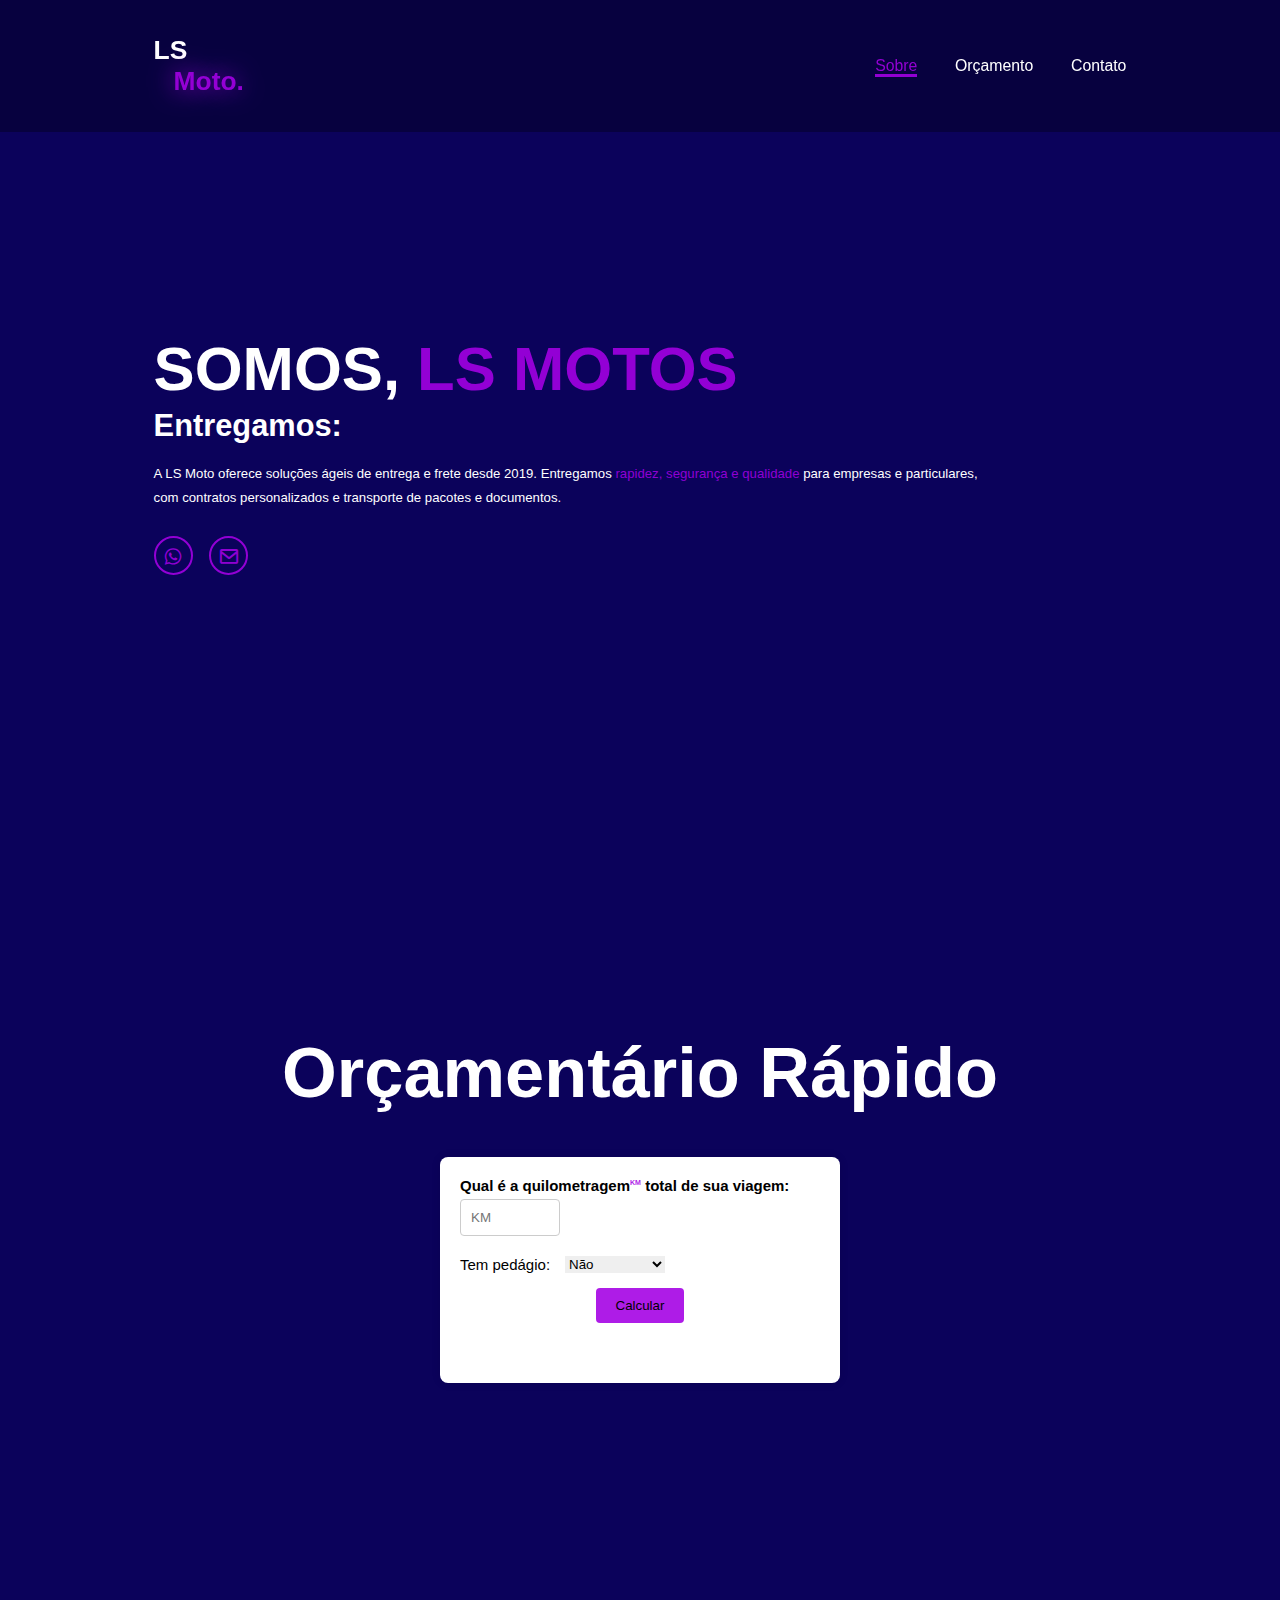
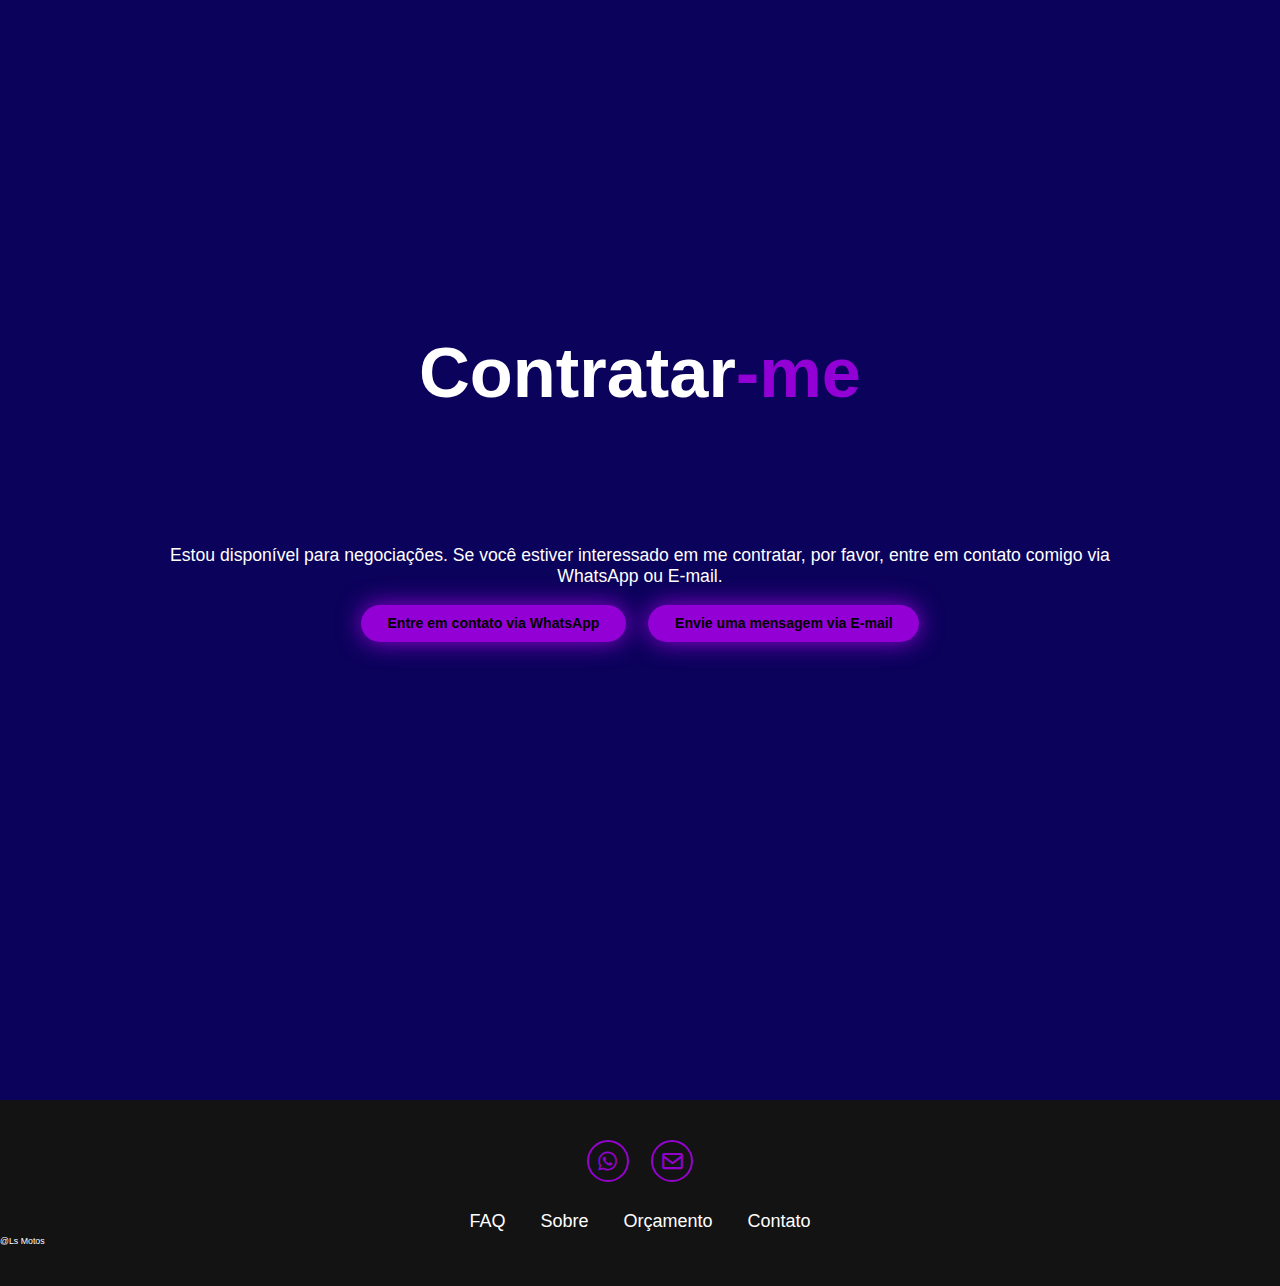
==== index.html @ 960e2dab "att lsmotos" ====
<!DOCTYPE html>
<html lang="pt-br">
    <head>
        <meta charset="UTF-8" />
        <meta name="viewport" content="width=device-width, initial-scale=1.0" />
        <title>LS MOTOS</title>
        <link rel="stylesheet" href="/css/style.css" />
        <link
            href="https://unpkg.com/boxicons@2.1.4/css/boxicons.min.css"
            rel="stylesheet"
        />
        <meta name="msapplication-TileColor" content="#ffffff">
        <meta name="theme-color" content="#ffffff">
        <link rel="icon" type="image/png" sizes="16x16"  href="/img/favicon-16x16.png">
    </head>
    <body>
        <header class="header">
            <a href="#home" class="logo">
                 LS <br />
                <span id="espaco">Moto.</span>
            </a>

            <i class="bx bx-menu" id="menu-icon"></i>

            <nav class="navbar">
                <a href="#home" class="active">Sobre</a>
                <a href="#services">Orçamento</a>
                <a href="#contact">Contato</a>
            </nav>
        </header>

        <section class="home" id="home">
            <div class="home-content">
                <h1>SOMOS,<span> LS MOTOS</span></h1>

                <h3 class="text-animation">
                    Entregamos: <span style="margin-left: 5px"> </span>
                </h3>

                <p>A LS Moto oferece soluções ágeis de entrega e frete desde 2019. Entregamos <span> rapidez, segurança e qualidade</span> para empresas e particulares, com contratos personalizados e transporte de pacotes e documentos.</p>
            
                <div class="social-icons">
                    <a href="https://wa.me/11p48762100" target="_blank"
                        ><i class="bx bxl-whatsapp"></i
                    ></a>
                    <a href="mailto:leonardodonatodelemos@gmail.com"
                        ><i class="bx bx-envelope"></i
                    ></a>
                </div>
            </div>
            <div class="home-img">
                <img src="./img/Documento A4 Círculos Minimalista Branco-2.png" alt="" />
            </div>
        </section>

        <section class="services" id="services">
            <h2 class="heading">Orçamentário Rápido</h2>
            <div class="form-container">
                <form id="orcamentoForm" action="#" method="post">
                    <div class="form-group">
                        <label for="km">Qual é a quilometragem<sup>KM</sup> total de sua viagem:</label>
                        <input type="number" id="km" name="km" placeholder="KM" required />
                    </div>

                    <div class="form-group-pedagio">
                        <label for="pedagio">Tem pedágio:</label>
                        <select id="pedagio" name="pedagio">
                            <option value="nao">Não</option>
                            <option value="sim">Sim</option>
                        </select>
                    </div>

                    <div class="form-group calcular">
                        <button type="button" id="calcular" onclick="calcularOrcamento()" >Calcular</button>
                        </button>
                    </div>

                    <div class="form-group result">
                        <p id="resultadoOrcamento"></p>
                        <button type="button" id="enviarOrcamento" style="display: none;">
                            Enviar Orçamento
                        </button>
                    </div>
                </form>
            </div>
        </section>

        <section class="contact" id="contact">
            <h2 class="heading">Contratar<span>-me</span></h2>
            <div class="contact-info">
                <p>
                    Estou disponível para negociações. Se você estiver
                    interessado em me contratar, por favor, entre em contato
                    comigo via WhatsApp ou E-mail.
                </p>
                <a
                    href="https://wa.me/11948762100"
                    target="_blank"
                    id="secondBottom"
                    class="btn"
                    >Entre em contato via WhatsApp</a
                >
                <a href="/page/form.html" class="btn" target="_blank"
                    >Envie uma mensagem via E-mail</a
                >
            </div>
        </section>

        <footer class="footer">
            <div class="social">
                <a href="https://wa.me/11948762100" target="_blank"
                ><i class="bx bxl-whatsapp"></i
            ></a>
            <a href="mailto:leonardodonatodelemos@gmail.com"
                ><i class="bx bx-envelope"></i
            ></a>
            </div>

            <ul class="list">
                <li>
                    <a href="#">FAQ</a>
                </li>
                <li>
                    <a href="#home">Sobre</a>
                </li>
                <li>
                    <a href="#service">Orçamento</a>
                </li>
                <li>
                    <a href="#contact">Contato</a>
                </li>
            </ul>
            <p class="copyrith">@Ls Motos</p>
        </footer>
        <script src="./js/script.js"></script>
    </body>
</html>
---- css/style.css ----
* {
    margin: 0;
    padding: 0;
    box-sizing: border-box;
    text-decoration: none;
    border: none;
    outline: none;
    scroll-behavior: smooth;
    font-family: "Poppins", sans-serif;
}
:root {
    --bg-color: #0b025b;
    --second-bg-color: #131313;
    --text-color: #ffffff;
    --main-color: #a400e4e3;
}
html {
    font-size: 60%;
    overflow-x: hidden;
}
body {
    background: var(--bg-color);
    color: var(--text-color);
}

.form-container {
    background-color: white; /* Fundo branco para contraste */
    padding: 20px;
    border-radius: 8px; /* Bordas arredondadas para um visual mais suave */
    margin: 20px auto; /* Centraliza o contêiner horizontalmente e adiciona margem superior/inferior */
    max-width: 400px; /* Limita a largura máxima do contêiner */
    box-shadow: 0 0 10px rgba(0, 0, 0, 0.1); /* Sombra suave para dar profundidade */
}

.form-group {
    margin-bottom: 20px;
}
.form-group-pedagio {
    display: flex;
    font-size: 15px;
    color: black;
    flex-direction: row;
    align-items: center;
}
#enviarOrcamento,
#calcular {
    color: black;
}
.form-group-pedagio label {
    margin-right: 15px;
}
.form-group.calcular {
    margin-top: 15px;
}
.form-group.calcular,
.form-group.result {
    display: flex;
    justify-content: center;
    align-items: center;
    gap: 20px; /* Espaço entre os botões */
}
.form-group label {
    display: block;
    margin-bottom: 5px;
    font-weight: 600;
    font-size: 15px;
    color: black;
}

.form-group input[type="number"],
.form-group select {
    width: 100%;
    padding: 10px;
    border: 1px solid #ccc;
    border-radius: 4px;
}

.form-group button {
    padding: 10px 20px;
    background-color: var(--main-color);
    color: white;
    border: none;
    border-radius: 4px;
    cursor: pointer;
}

.result {
    margin-top: 20px;
    font-size: 1.2em;
    font-weight: bold;
    color: var(--second-bg-color); /* Ou qualquer outra cor que desejar */
}
#km,
#pedagio {
    width: 100px;
}
#espaco {
    margin-left: 20px;
}
label[for="km"] sup {
    color: var(--main-color);
    font-size: 0.8rem; /* Reduz o tamanho da fonte para 80% do tamanho padrão */
    vertical-align: super; /* Garante que o texto esteja alinhado como sobrescrito */
}
.header {
    position: fixed;
    top: 0;
    left: 0;
    width: 100%;
    padding: 4rem 12% 4rem;
    background: rgba(0, 0, 0, 0.3);
    backdrop-filter: blur(10px);
    display: flex;
    justify-content: space-between;
    align-items: center;
    z-index: 5;
}

.logo {
    font-size: 3rem;
    color: var(--text-color);
    font-weight: 800;
    cursor: pointer;
    transition: 0.3s ease;
}

.logo:hover {
    transform: scale(1.1);
}

.logo span {
    text-shadow: 0 0 25px var(--main-color);
}

.navbar a {
    font-size: 1.8rem;
    color: var(--text-color);
    margin-left: 4rem;
    font-weight: 500;
    transition: 0.3s ease;
    border-bottom: 3px solid transparent;
}

.navbar a:hover,
.navbar a.active {
    color: var(--main-color);
    border-bottom: 3px solid var(--main-color);
}

#menu-icon {
    font-size: 3.6rem;
    color: var(--main-color);
    display: none;
}

section {
    min-height: 100vh;
    padding: 10rem 12% 10rem;
}

.home {
    display: flex;
    align-items: center;
    justify-content: center;
    gap: 15rem;
}

.home-content {
    display: flex;
    flex-direction: column;
    align-items: baseline;
    text-align: left;
    justify-content: center;
    margin-top: 3rem;
}
span {
    color: var(--main-color);
}

.logo span {
    color: var(--main-color);
}
.home-content h3 {
    margin-bottom: 2rem;
    margin-top: 1rem;
    font-size: 3.5rem;
}
.home-content h1 {
    font-size: 7rem;
    font-weight: 700;
    margin-top: 1.5rem;
    line-height: 1;
}
.home-img {
    border-radius: 50%;
    position: relative;
    animation: flutuar 2s ease-in-out infinite alternate;
}
.home-img img {
    position: relative;
    top: 3rem;
    width: 32vw;
    border-radius: 50%;
    box-shadow: 0 0 25px var(--main-color);
    cursor: pointer;
    transition: 0.4s ease-in-out;
}

.home-img img:hover {
    box-shadow: 0 0 25px var(--main-color), 0 0 50px var(--main-color),
        0 0 100px var(--main-color);
}
@keyframes flutuar {
    0% {
        top: 0;
    }
    100% {
        top: 30px;
    }
}
.home-content p {
    font-size: 1.5rem;
    font-weight: 500;
    line-height: 1.8;
    max-width: 1000px;
}
.social-icons a {
    display: inline-flex;
    justify-content: center;
    align-items: center;
    width: 4.5rem;
    height: 4.5rem;
    background: transparent;
    border: 2px solid var(--main-color);
    font-size: 2.5rem;
    border-radius: 50%;
    color: var(--main-color);
    margin: 3rem 1.5rem 3rem 0;
    transition: 0.3s ease-in-out;
}
.social-icons a:hover {
    color: var(--text-color);
    transform: scale(1.3) translateY(-5px);
    box-shadow: 0 0 25px var(--main-color);
    background-color: var(--main-color);
}

.btn {
    display: inline-block;
    padding: 1rem 2.8rem;
    background: var(--main-color);
    box-shadow: 0 0 25px var(--main-color);
    border-radius: 4rem;
    font-size: 1.6rem;
    color: black;
    border: 2px solid transparent;
    letter-spacing: o.1rem;
    font-weight: 600;
    transition: 0.3s ease-in-out;
    cursor: pointer;
}

.btn:hover {
    transform: scale(1.05);
    box-shadow: 0 0 50px var(--main-color);
}
.btn-group {
    display: flex;
    align-items: center;
    gap: 1.5rem;
}
.btn-group a:nth-last-of-type(1) {
    background-color: black;
    color: var(--main-color);
    border: 2px solid var(--main-color);
    box-shadow: 0 0 25px transparent;
}
.btn-group a:nth-last-of-type(1):hover {
    box-shadow: 0 0 25px var(--main-color);
    background-color: var(--main-color);
    color: black;
}
.text-animation span {
    position: absolute;
    font-size: 34px;
    font-weight: 600;
    min-width: 280px;
}
.text-animation span::before {
    content: "Serviços de contratos";
    color: var(--main-color);
    animation: words 20s infinite;
}
.text-animation span::after {
    content: "";
    background-color: var(--bg-color);
    position: absolute;
    width: calc(100% + 8px);
    height: 100%;
    border-left: 3px solid var(--bg-color);
    right: -8px;
    animation: cursor 0.6s infinite, typing 20s steps(14) infinite;
}
@keyframes cursor {
    to {
        border-left: 2px solid var(--main-color);
    }
}
@keyframes words {
    0%,
    20% {
        content: "Serviços Pacotes (P)";
    }
    21%,
    40% {
        content: "Serviços Lotéricas";
    }
    41%,
    60% {
        content: "Serviços Bancários";
    }
    61%,
    80% {
        content: "Coletas Biológicas";
    }
    81%,
    100% {
        content: "Serviços Cartório";
    }
}
@keyframes typing {
    10%,
    15%,
    30%,
    35%,
    50%,
    55%,
    70%,
    75%,
    90%,
    95% {
        width: 0;
    }
    5%,
    20%,
    25%,
    40%,
    45%,
    60%,
    65%,
    80%,
    85% {
        width: calc(100% + 8px);
    }
}

.heading {
    font-size: 8rem;
    text-align: center;
    margin: 5rem 0;
}

.timeline-items {
    max-width: 1200px;
    margin: auto;
    display: flex;
    flex-wrap: wrap;
    position: relative;
}

.timeline-items::before {
    content: "";
    position: absolute;
    width: 5px;
    height: 100%;
    background-color: var(--main-color);
    left: calc(50% - 1px);
}
.timeline-item {
    margin-bottom: 40px;
    width: 100%;
    position: relative;
}
.timeline-item:last-child {
    margin-bottom: 0;
}
.timeline-item:nth-child(odd) {
    padding-right: calc(50% + 30px);
    text-align: right;
}
.timeline-item:nth-child(even) {
    padding-left: calc(50% + 30px);
}

.timeline-dot {
    height: 21px;
    width: 21px;
    background-color: var(--main-color);
    box-shadow: 0 0 25px var(--main-color), 0 0 50px var(--main-color);
    position: absolute;
    left: calc(50% - 8px);
    border-radius: 50%;
    top: 10px;
}
.timeline-date {
    font-size: 20px;
    font-weight: 800;
    color: white;
    margin: 6px 0 15px;
}
.timeline-content {
    background-color: var(--bg-color);
    border: 3px solid var(--main-color);
    padding: 30px 50px;
    border-radius: 4rem;
    box-shadow: 0 0 10px var(--main-color);
    cursor: pointer;
    transition: 0.3s ease-in-out;
}

.timeline-content:hover {
    transform: scale(1.05);
    box-shadow: 0 0 25px var(--main-color);
}

.timeline-content h3 {
    font-size: 20px;
    color: white;
    margin: 0 0 10px;
    font-weight: 500;
}
.timeline-content p {
    color: white;
    font-size: 16px;
    font-weight: 300;
    line-height: 22px;
}

::-webkit-scrollbar {
    width: 15px;
}
::-webkit-scrollbar-thumb {
    background-color: var(--main-color);
}
::-webkit-scrollbar-track {
    background-color: var(--bg-color);
    width: 50px;
}
.services {
    background: var(--bg-color);
    color: var(--text-color);
}
.services h2 {
    margin-bottom: 5rem;
    color: var(--text-color);
}
.services-container {
    display: grid;
    grid-template-columns: repeat(2, 1fr);
    grid-auto-rows: min-content;
    align-items: center;
    gap: 2.5rem;
}
.service-box {
    background-color: var(--main-color);
    height: 300px;
    border-radius: 3rem;
    border: 5px solid transparent;
    cursor: pointer;
    transition: 0.4s ease-in-out;
}
.service-box:hover {
    background: white;
    color: black;
    border: 5px solid var(--main-color);
    transform: scale(1.03);
}
.service-box.service-info {
    display: flex;
    flex-direction: column;
    text-align: left;
    max-width: 200px;
    justify-content: left;
    align-items: baseline;
    padding: 5rem;
    overflow: auto;
}

.service-info h4 {
    font-size: 3rem;
    font-weight: 800;
    line-height: 2;
}

.service-info p {
    font-size: 1.4rem;
    font-weight: 600;
    max-height: 100px;
    line-height: 1.7;
    margin: auto;
}
#link {
    color: inherit; /* Mantém a cor do texto igual ao do restante do documento */
    text-decoration: none; /* Remove o sublinhado */
    cursor: pointer;
}
.contact-info {
    text-align: center;
    padding: 10rem 0;
}

.contact-info p {
    font-size: 2rem;
    color: var(--text-color);
    margin-bottom: 2rem;
}

.contact-info.btn {
    display: inline-block;
    padding: 1rem 2.8rem;
    background: var(--main-color);
    box-shadow: 0 0 25px var(--main-color);
    border-radius: 4rem;
    font-size: 1.6rem;
    color: black;
    border: 2px solid transparent;
    letter-spacing: 0.1rem;
    font-weight: 600;
    transition: 0.3s ease-in-out;
    cursor: pointer;
}
#secondBottom {
    margin-right: 20px;
}

.contact-info.btn:hover {
    transform: scale(1.05);
    box-shadow: 0 0 50px var(--main-color);
}
.footer {
    position: relative;
    bottom: 0;
    width: 100%;
    padding: 40px 0;
    background-color: var(--second-bg-color);
}
.footer .social {
    text-align: center;
    padding-bottom: 25px;
    color: var(--main-color);
}
.footer .social a {
    font-size: 25px;
    color: var(--main-color);
    border: 2px solid var(--main-color);
    width: 42px;
    height: 42px;
    line-height: 42px;
    display: inline-block;
    text-align: center;
    border-radius: 50%;
    margin: 0 10px;
    transition: 0.3s ease-in-out;
}
.footer .social a:hover {
    transform: scale(1.2) translateY(-10px);
    background-color: var(--main-color);
    color: black;
    box-shadow: 0 0 25px var(--main-color);
}
.footer ul {
    margin-top: 0;
    padding: 0;
    font-size: 18px;
    line-height: 1.6;
    margin-bottom: 0;
    text-align: center;
}
.footer ul li a {
    color: white;
    border-bottom: 3px solid transparent;
    transition: 0.3s ease-in-out;
}
.footer ul li a:hover {
    border-bottom: 3px solid var(--main-color);
}
.footer ul li {
    display: inline-block;
    padding: 0 15px;
}
.footer .copyright {
    margin-top: 50px;
    text-align: center;
    font-size: 16px;
    color: white;
}
@media (max-width: 1285px) {
    html {
        font-size: 55%;
    }
    .services-container {
        padding-bottom: 7rem;
        grid-template-columns: repeat(2, 1fr);
        margin: 0;
    }
}
@media (max-width: 991px) {
    header {
        padding: 2rem 3%;
    }
    section {
        padding: 10rem 3% 2rem;
    }
    .timeline-items::before {
        left: 7px;
    }
    .timeline-item:nth-child(odd) {
        padding-right: 0;
        text-align: left;
    }
    .timeline-item:nth-child(odd),
    .timeline-item:nth-child(even) {
        padding-left: 37px;
    }
    .timeline-dot {
        left: 0;
    }
    .services {
        padding-bottom: 7rem;
    }
    .contact form {
        flex-direction: column;
    }
    .footer {
        padding: 2rem 3%;
    }
}
@media (max-width: 895px) {
    #menu-icon {
        display: block;
    }
    .navbar {
        position: absolute;
        top: 100%;
        right: 0;
        width: 50%;
        padding: 1rem 3%;
        background: rgba(0, 0, 0, 0.8);
        backdrop-filter: blur(20px);
        border-bottom-left-radius: 2rem;
        border-left: 2px solid var(--main-color);
        border-bottom: 2px solid var(--main-color);
        display: none;
    }
    .navbar.active {
        display: block;
    }
    .navbar a {
        display: block;
        font-size: 2rem;
        margin: 3rem 0;
        color: white;
    }
    .home {
        flex-direction: column-reverse;
        margin: 5rem 4rem;
    }
    .home-content h3 {
        font-size: 2.6rem;
    }
    .home-content h1 {
        font-size: 8rem;
        margin-top: 3rem;
    }
    .home-content p {
        max-width: 600px;
        margin: 0 auto;
    }
    .home-img img {
        width: 56vw;
    }
    .services h2 {
        margin-bottom: 3rem;
    }
    .services-container {
        grid-template-columns: repeat(1, 1fr);
    }
}
@media (max-width: 768px) {
    .text-animation span {
        font-size: 3rem;
        font-weight: 200;
        margin-bottom: 8px; /* Ajuste o estilo para o <span> */
    }
    ::-webkit-scrollbar {
        width: 8px;
    }
}
@media (max-width: 596px) {
    #secondBottom {
        margin-right: 0;
        margin-bottom: 10px;
    }
}
@media (max-width: 425px) {
    .text-animation span {
        font-size: 3rem;
        font-weight: 100;
        margin-bottom: 9px; /* Ajuste o estilo para o <span> */
    }
    ::-webkit-scrollbar {
        width: 6px;
    }
}
@media (max-width: 366px) {
    .text-animation span {
        font-size: 3rem;
        font-weight: 100;
        margin-bottom: 10px; /* Ajuste o estilo para o <span> */
    }
    ::-webkit-scrollbar {
        width: 4px;
    }
}
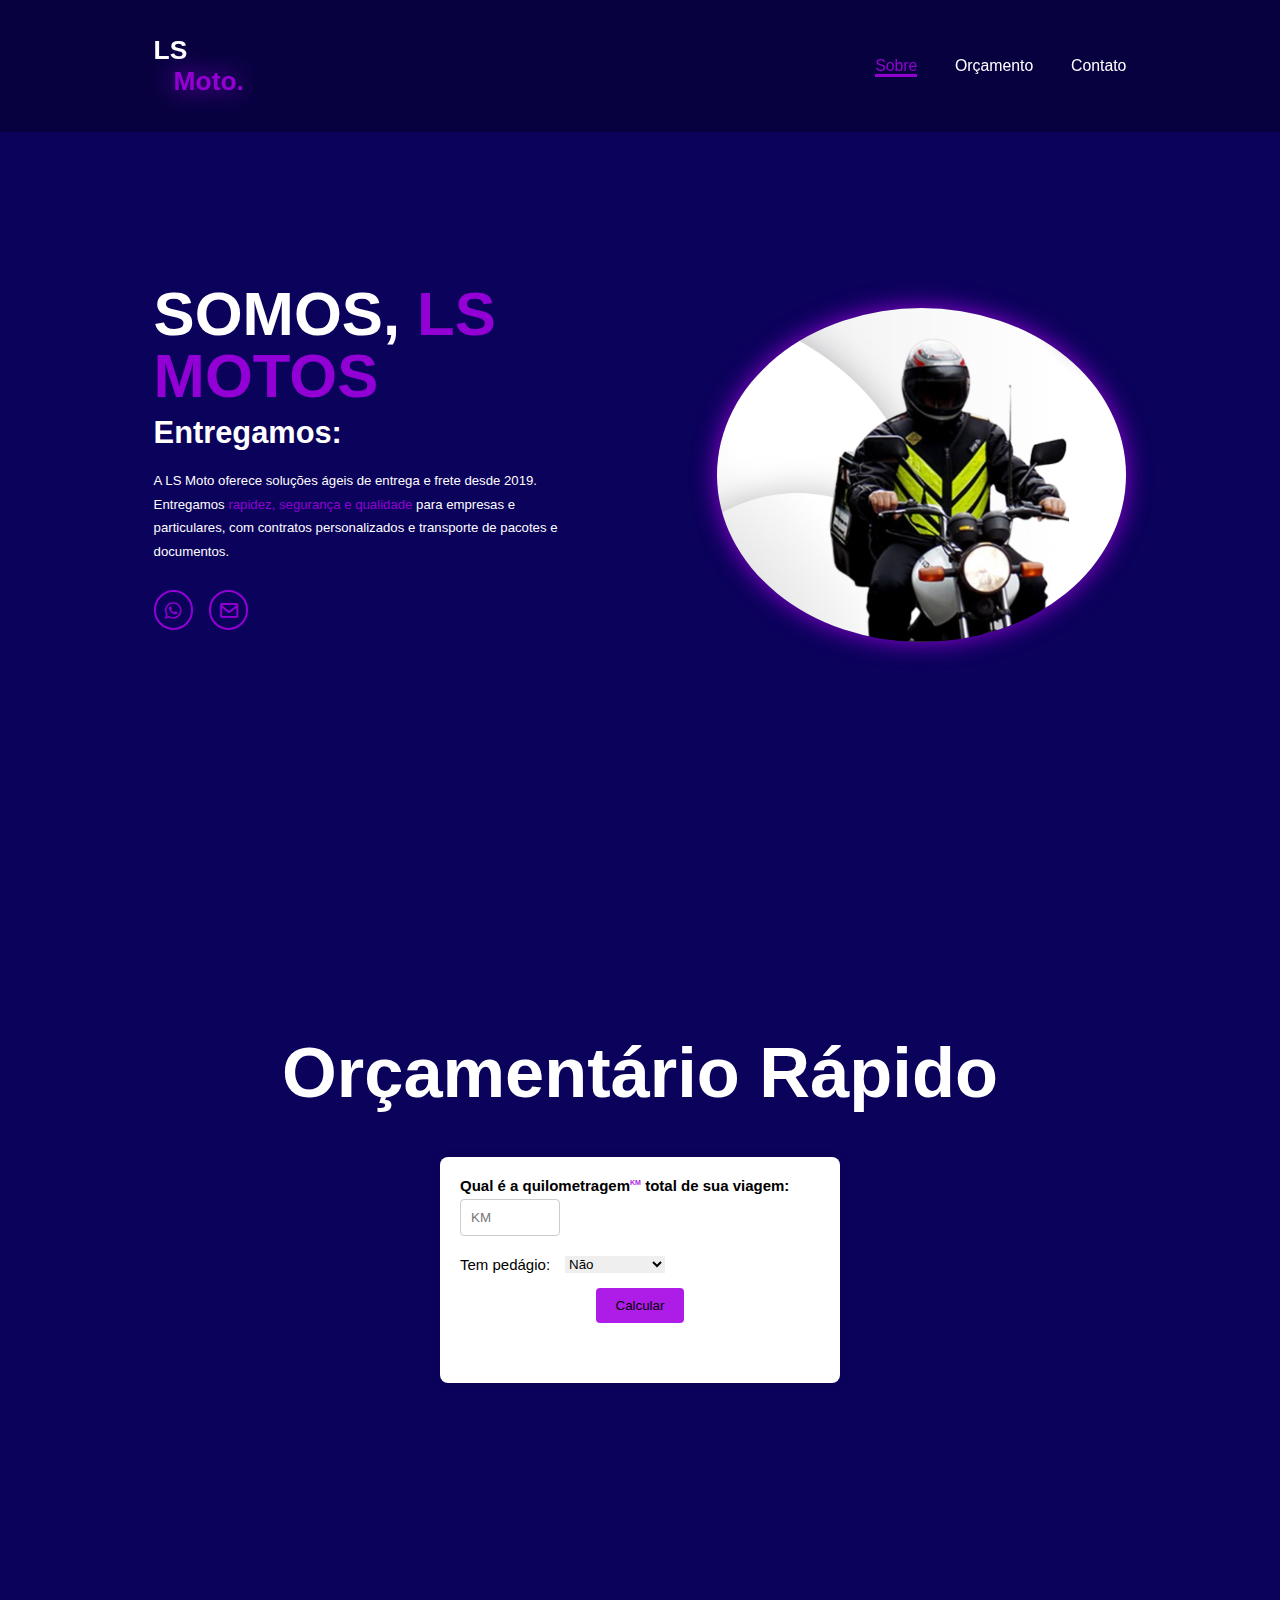
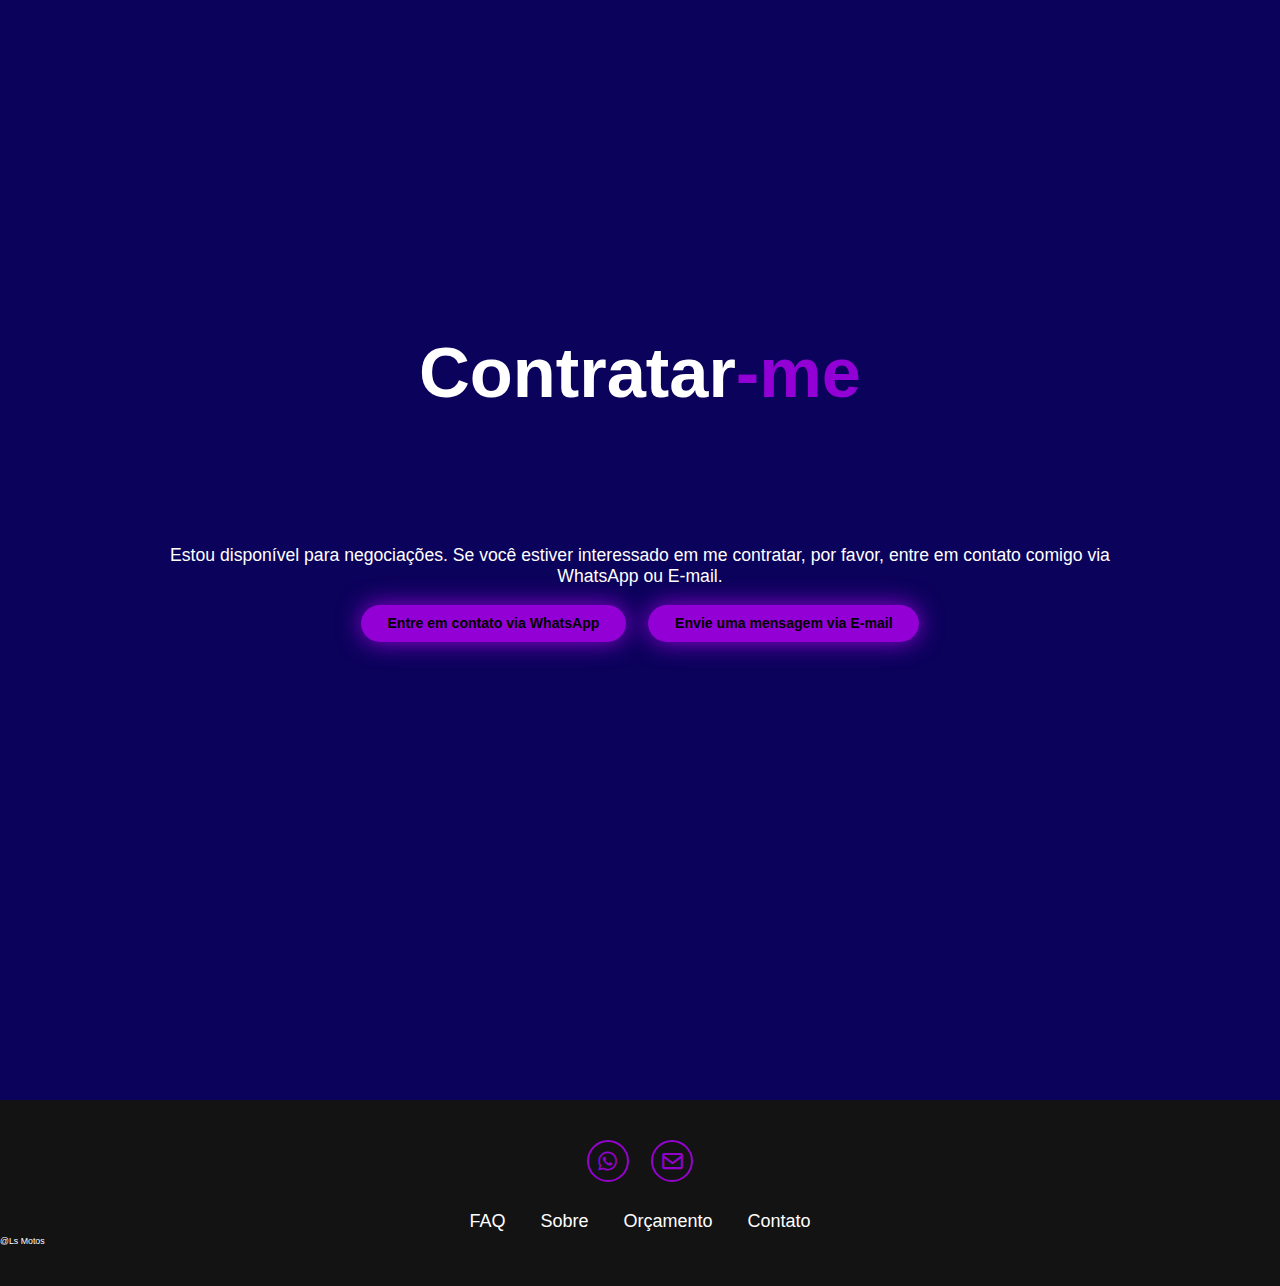
==== commit 62668ce1: "foto" ====
--- a/index.html
+++ b/index.html
@@ -49,7 +49,7 @@
                 </div>
             </div>
             <div class="home-img">
-                <img src="./img/Documento A4 Círculos Minimalista Branco-2.png" alt="" />
+                <img src="./img/moto.png" alt="" />
             </div>
         </section>
 
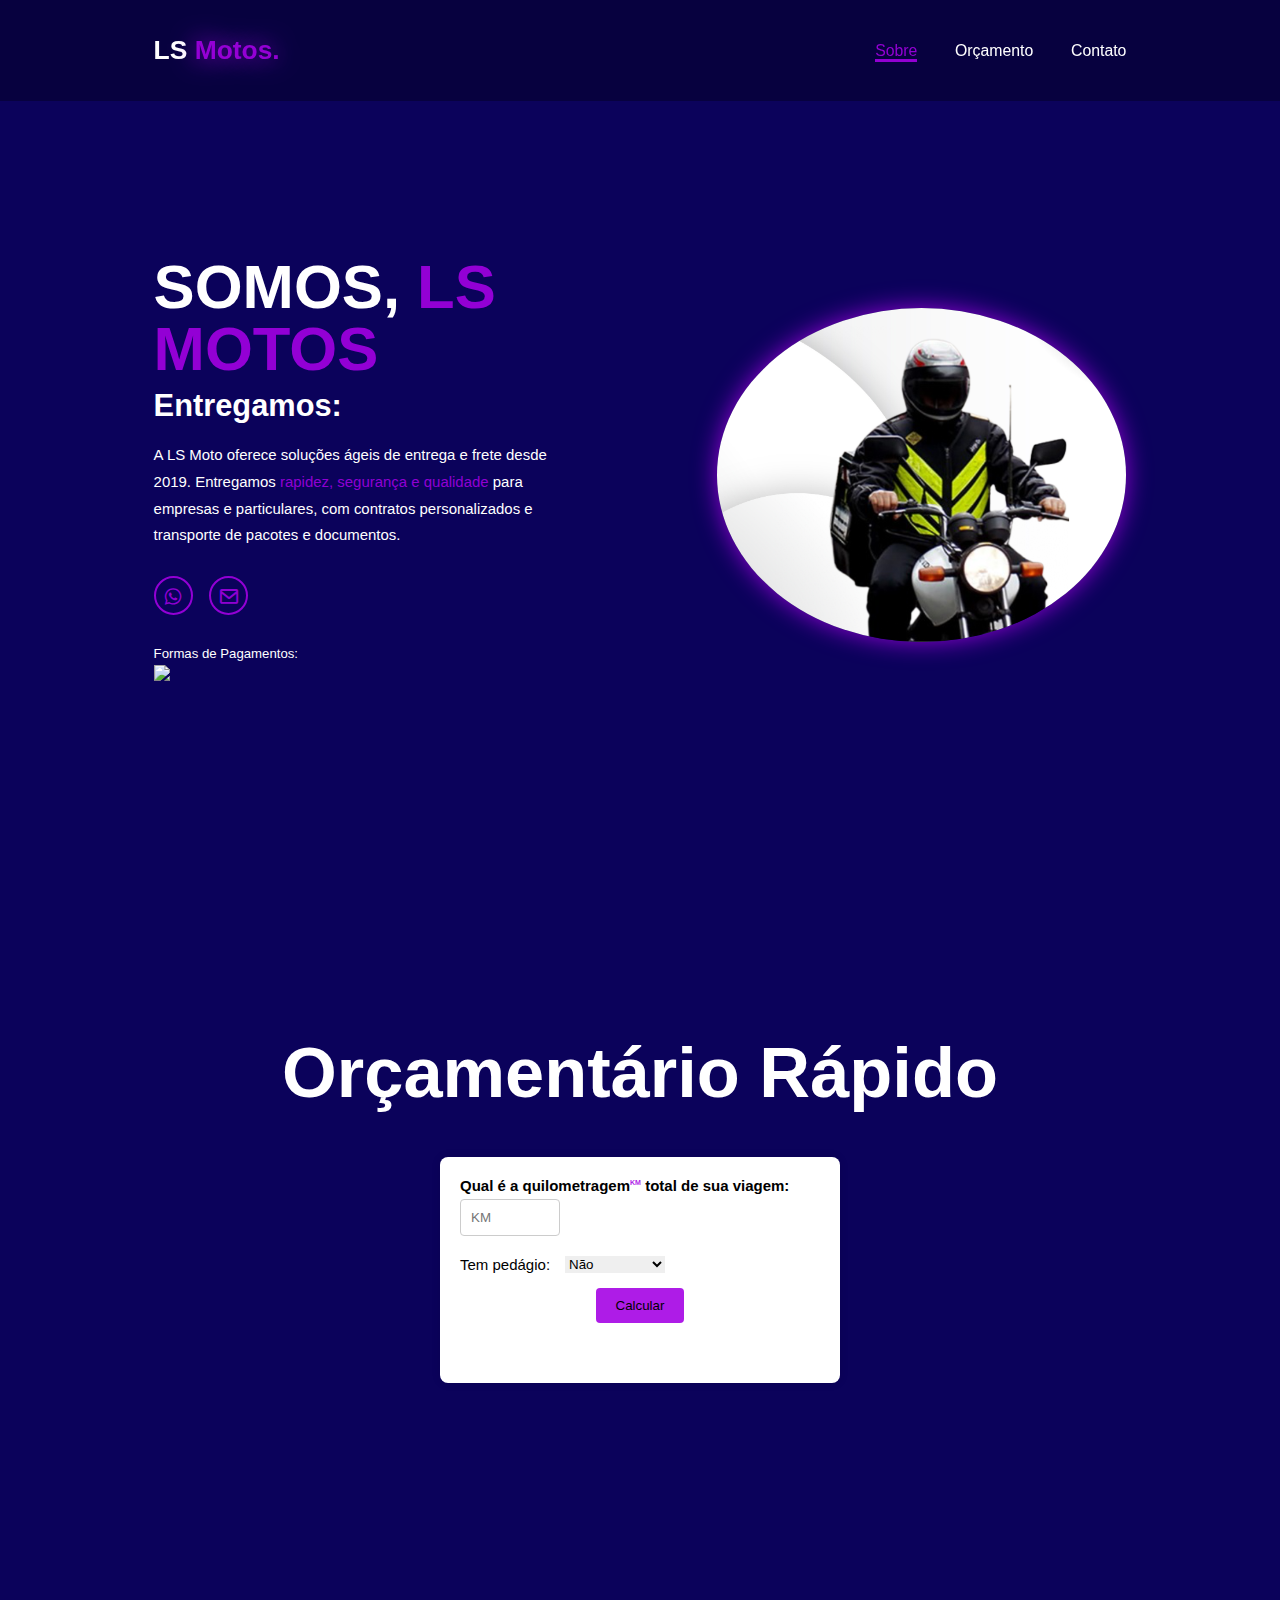
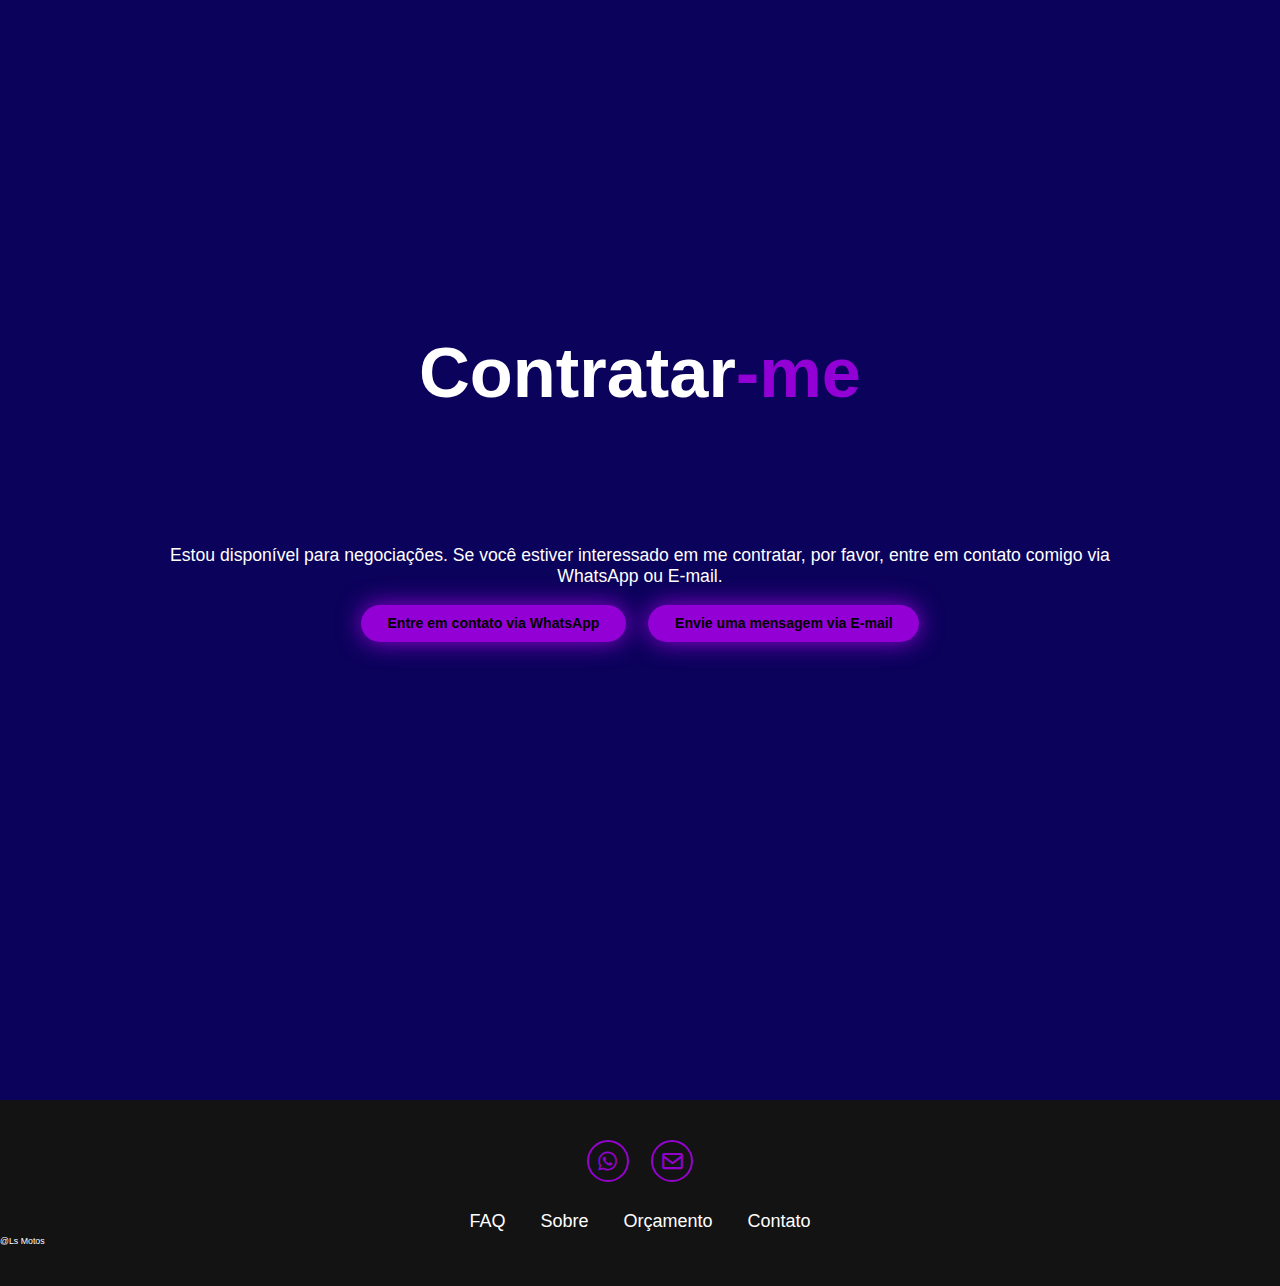
==== commit 7a3295f3: "att js e forma de pagamentos" ====
--- a/index.html
+++ b/index.html
@@ -16,8 +16,7 @@
     <body>
         <header class="header">
             <a href="#home" class="logo">
-                 LS <br />
-                <span id="espaco">Moto.</span>
+                 LS <span>Motos.</span>
             </a>
 
             <i class="bx bx-menu" id="menu-icon"></i>
@@ -37,7 +36,7 @@
                     Entregamos: <span style="margin-left: 5px"> </span>
                 </h3>
 
-                <p>A LS Moto oferece soluções ágeis de entrega e frete desde 2019. Entregamos <span> rapidez, segurança e qualidade</span> para empresas e particulares, com contratos personalizados e transporte de pacotes e documentos.</p>
+                <p id="fontP">A LS Moto oferece soluções ágeis de entrega e frete desde 2019. Entregamos <span> rapidez, segurança e qualidade</span> para empresas e particulares, com contratos personalizados e transporte de pacotes e documentos.</p>
             
                 <div class="social-icons">
                     <a href="https://wa.me/11p48762100" target="_blank"
@@ -46,6 +45,10 @@
                     <a href="mailto:leonardodonatodelemos@gmail.com"
                         ><i class="bx bx-envelope"></i
                     ></a>
+                </div>
+                <div class="formaPagamento">
+                    <p>Formas de Pagamentos:</p>
+                    <a href="#"><img src="https://th.bing.com/th/id/R.8cc3896cbe0dea95de709d9b7faf6b85?rik=DIaycBdcKh1lDQ&riu=http%3a%2f%2fcaomedica.com.br%2fwp-content%2fuploads%2f2024%2f01%2fbandeira-cartao-credito.jpg&ehk=y3WiATRAYjj5BY1PUOpoTGxGAb4u1e4cTHQfEGBJ%2fos%3d&risl=&pid=ImgRaw&r=0"></img></a>   
                 </div>
             </div>
             <div class="home-img">
--- a/css/style.css
+++ b/css/style.css
@@ -190,6 +190,13 @@
     font-weight: 700;
     margin-top: 1.5rem;
     line-height: 1;
+}
+.formaPagamento img {
+    width: 50%;
+    height: auto;
+}
+#fontP {
+    font-size: 1.7rem;
 }
 .home-img {
     border-radius: 50%;
@@ -674,6 +681,7 @@
     }
     .home-content p {
         max-width: 600px;
+        font-size: 2rem;
         margin: 0 auto;
     }
     .home-img img {
@@ -702,6 +710,11 @@
         margin-bottom: 10px;
     }
 }
+@media (max-width: 797px) {
+    .heading {
+        font-size: 6rem;
+    }
+}
 @media (max-width: 425px) {
     .text-animation span {
         font-size: 3rem;
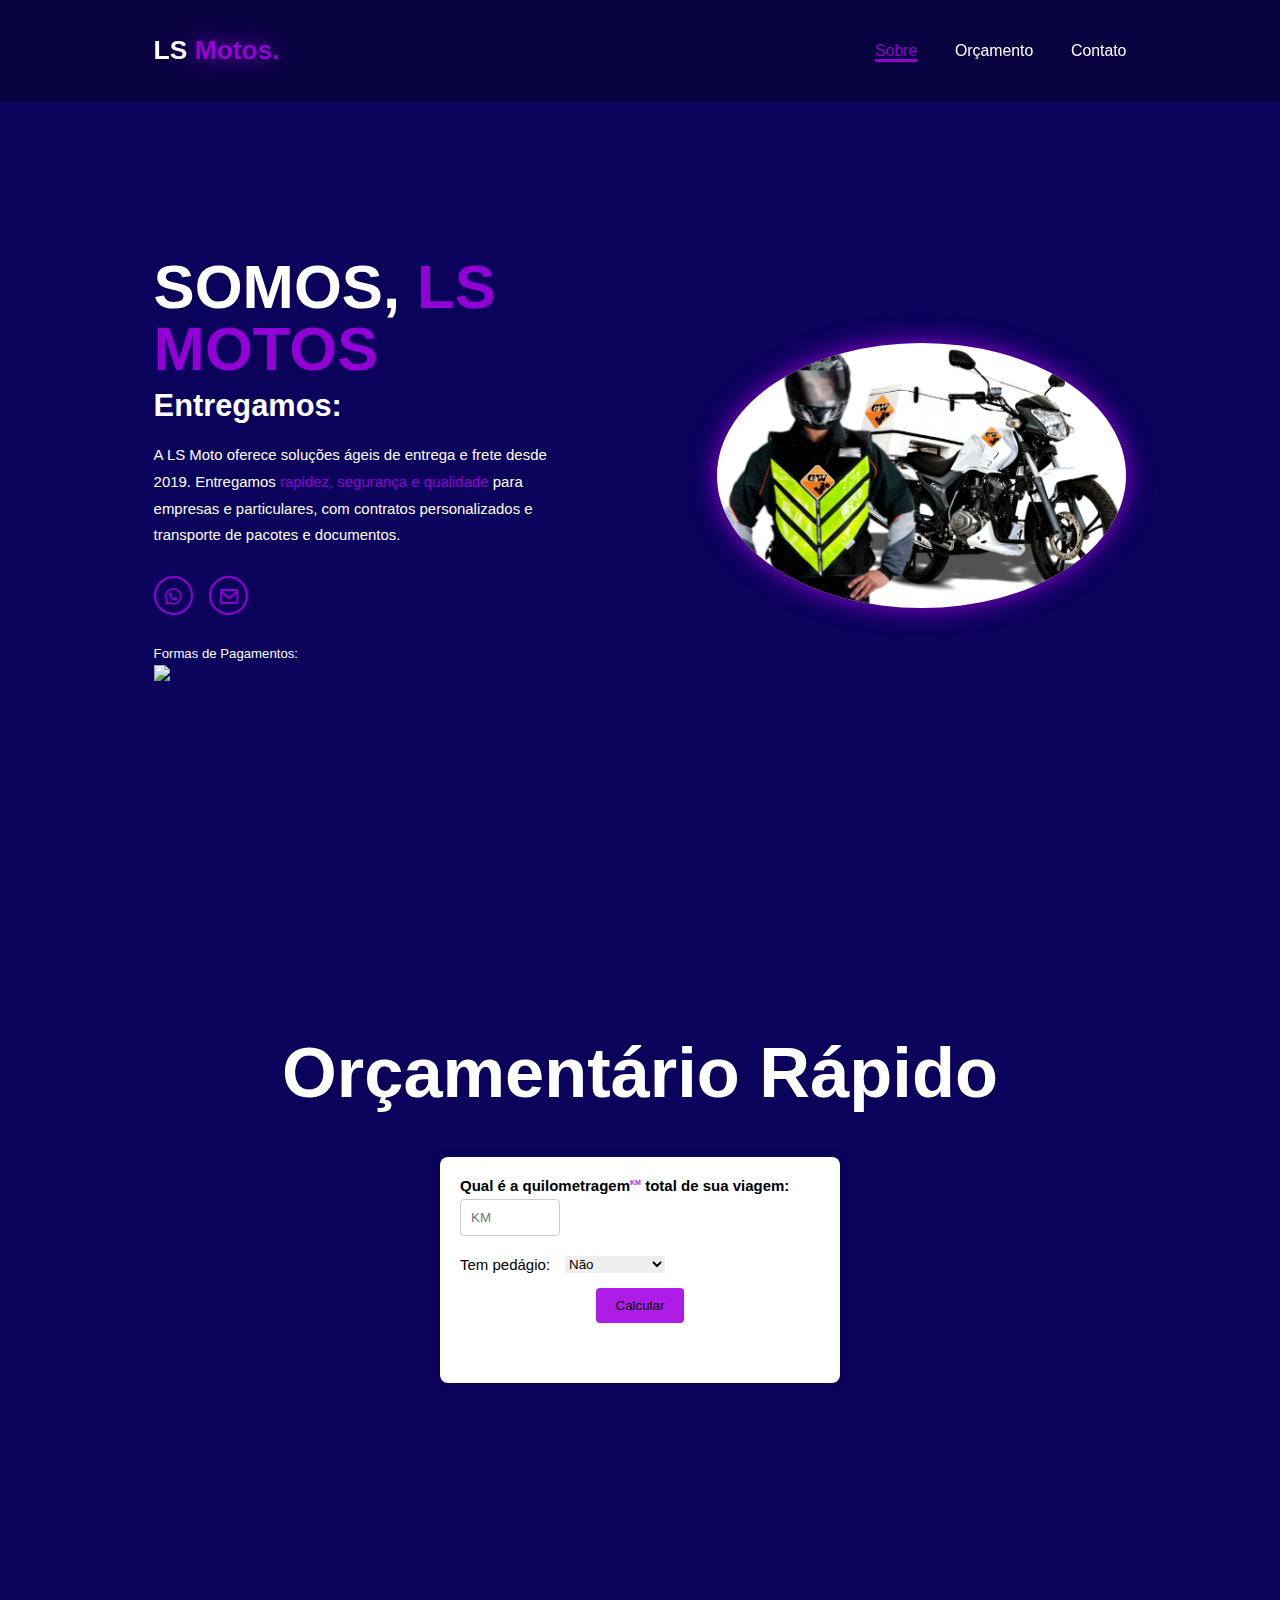
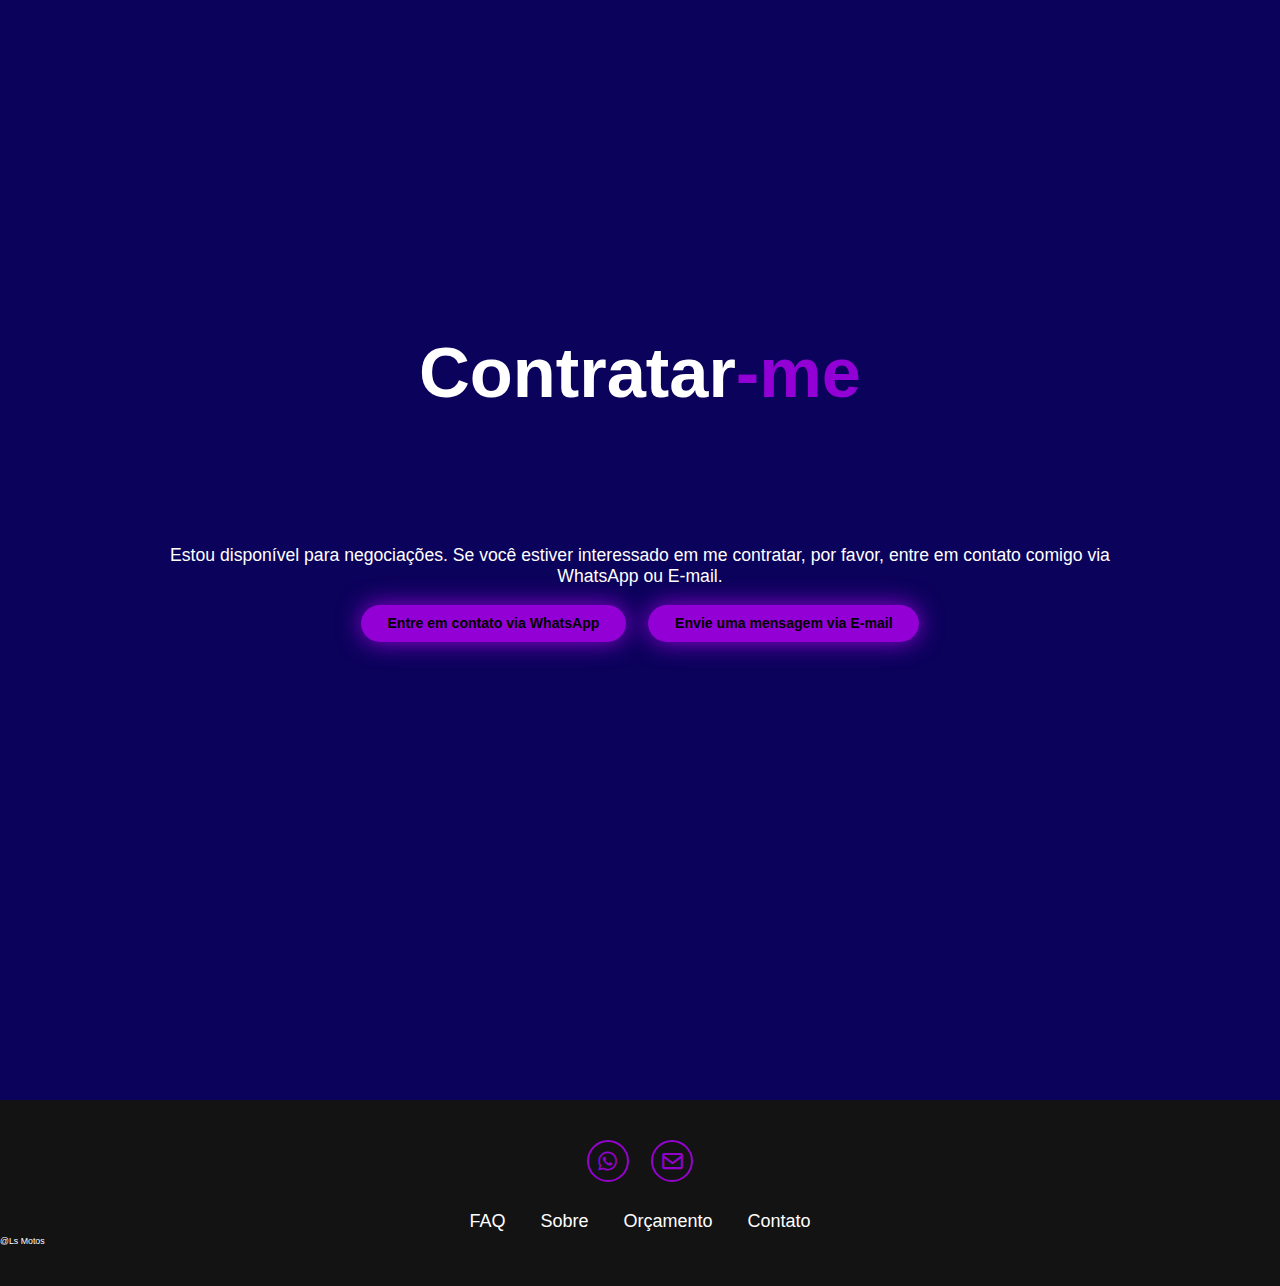
==== commit 6242792c: "att foto" ====
--- a/index.html
+++ b/index.html
@@ -52,7 +52,7 @@
                 </div>
             </div>
             <div class="home-img">
-                <img src="./img/moto.png" alt="" />
+                <img src="./img/motoboy-da-gw-express-brasilia-df.png" alt="" />
             </div>
         </section>
 
--- a/css/style.css
+++ b/css/style.css
@@ -204,6 +204,7 @@
     animation: flutuar 2s ease-in-out infinite alternate;
 }
 .home-img img {
+    background-color: white;
     position: relative;
     top: 3rem;
     width: 32vw;
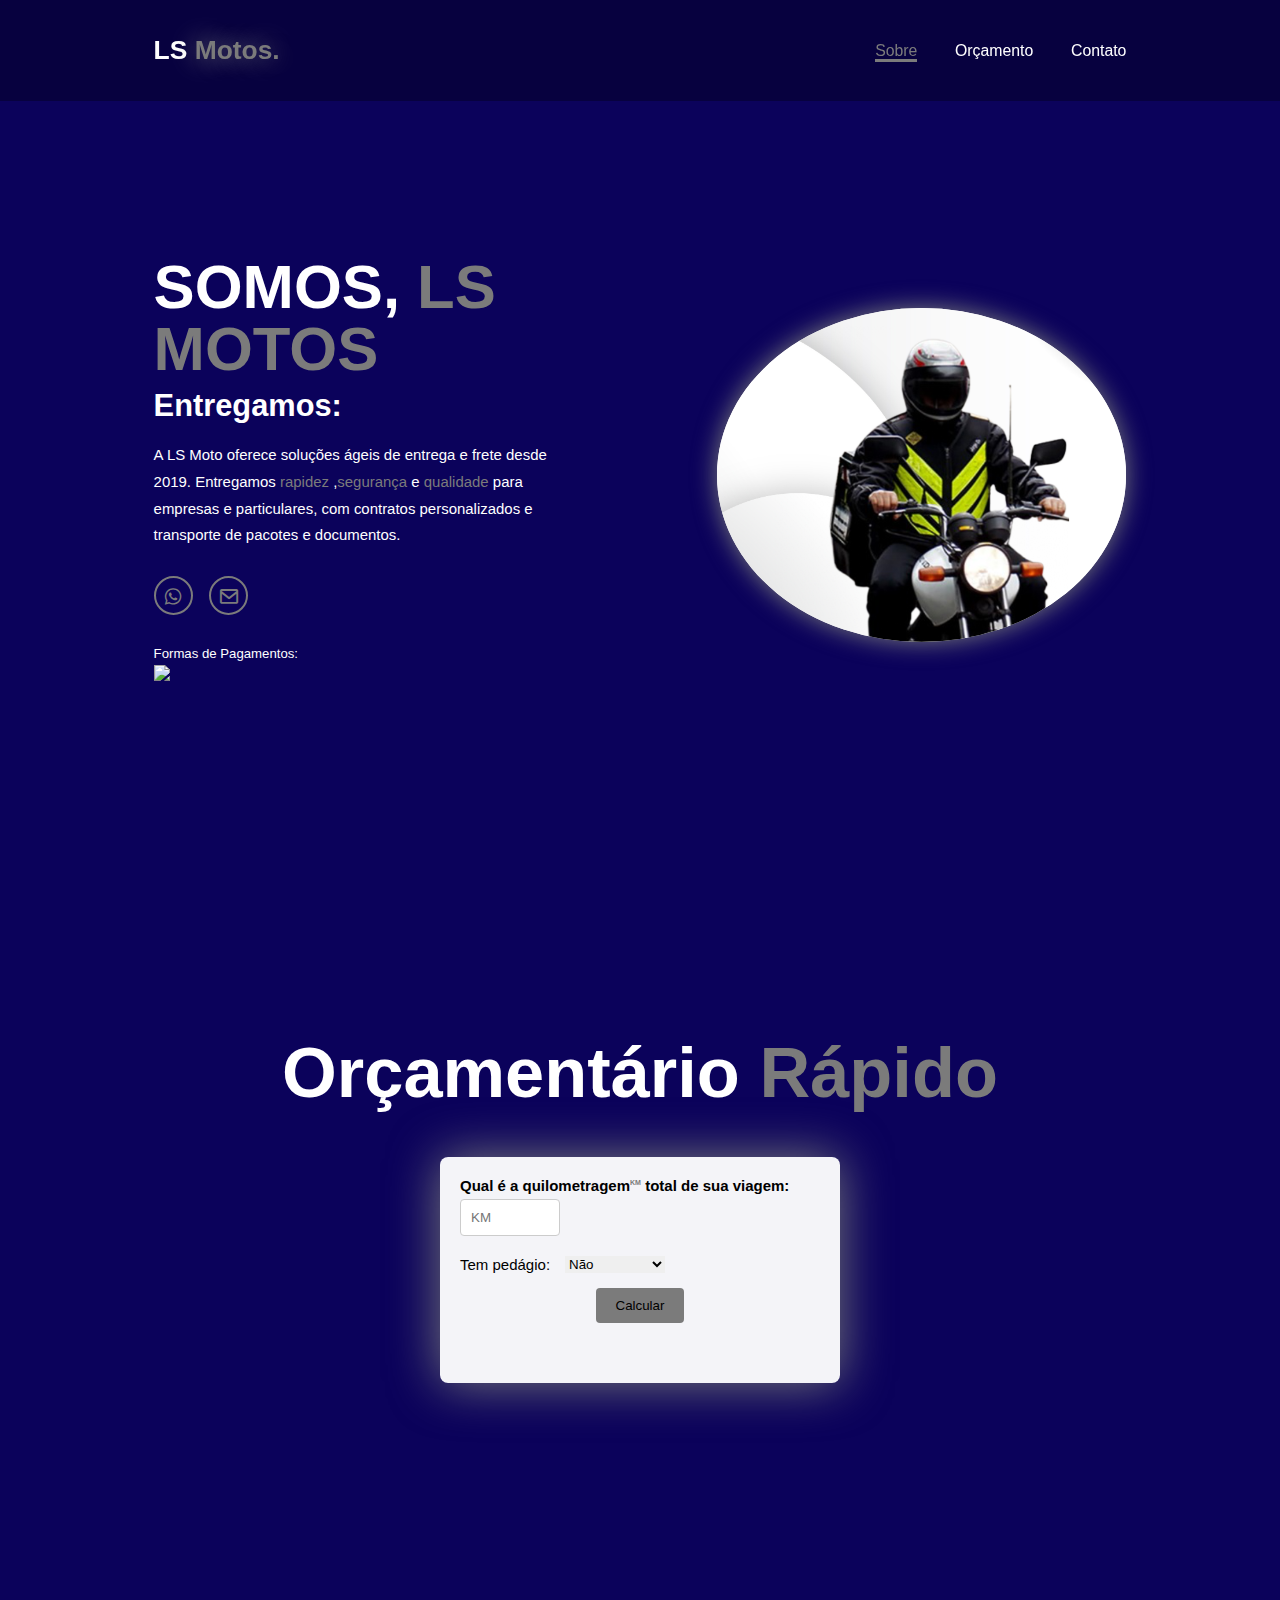
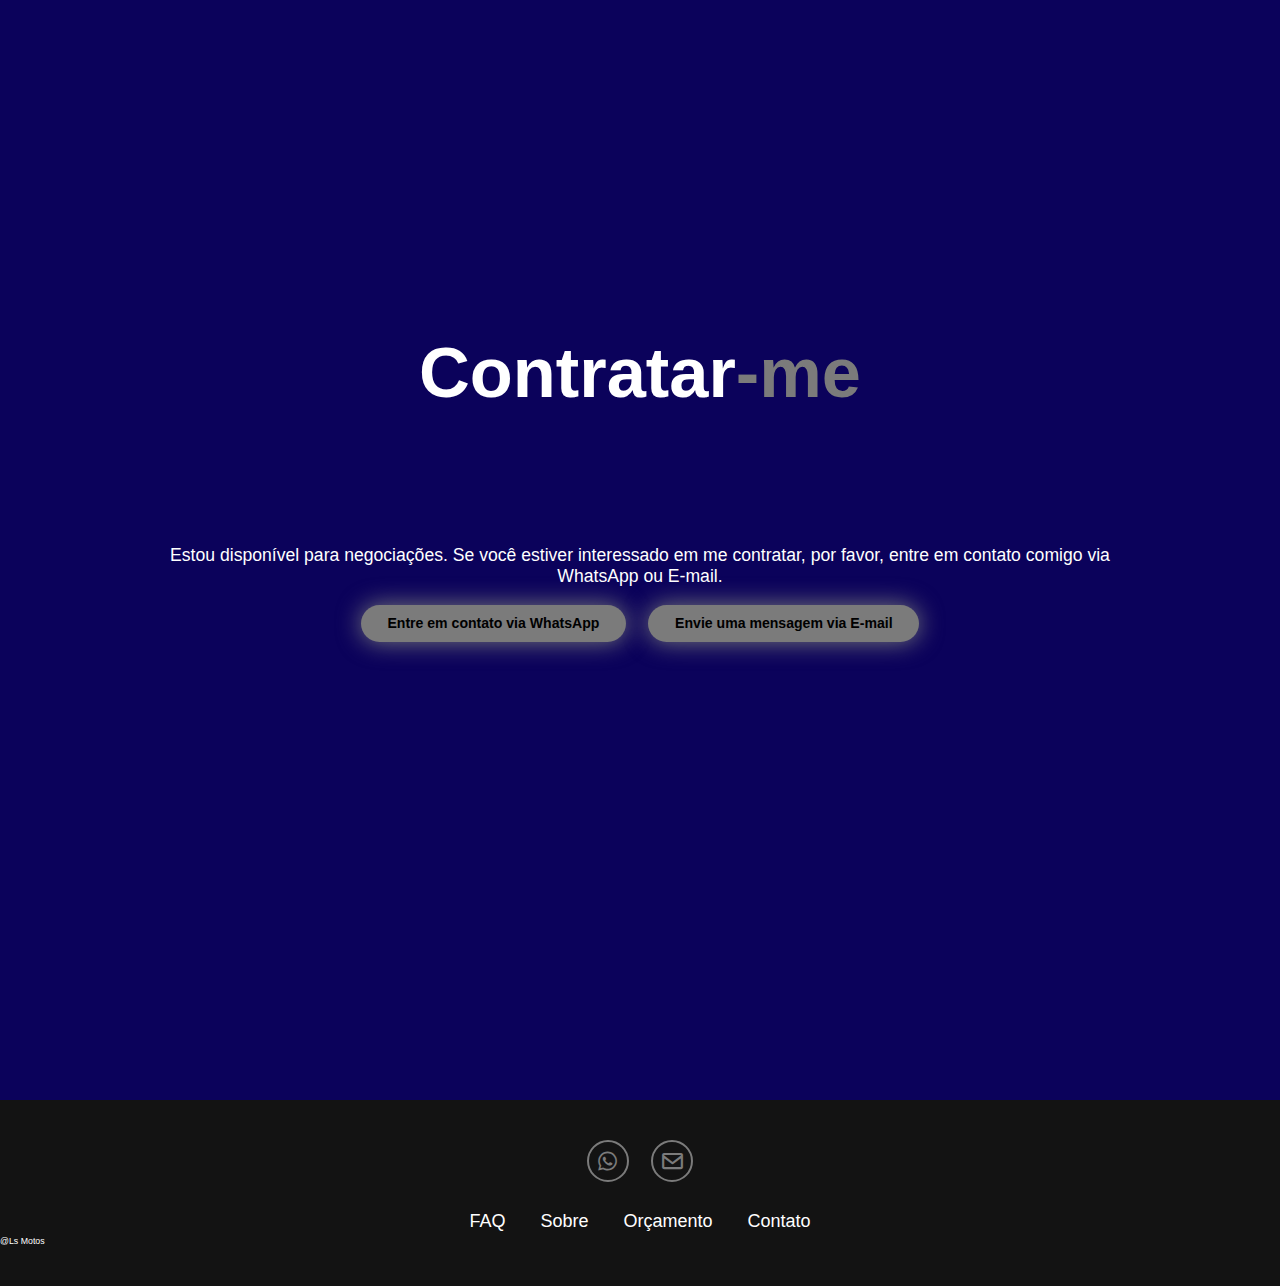
==== commit c1a003cd: "att cor" ====
--- a/index.html
+++ b/index.html
@@ -36,7 +36,7 @@
                     Entregamos: <span style="margin-left: 5px"> </span>
                 </h3>
 
-                <p id="fontP">A LS Moto oferece soluções ágeis de entrega e frete desde 2019. Entregamos <span> rapidez, segurança e qualidade</span> para empresas e particulares, com contratos personalizados e transporte de pacotes e documentos.</p>
+                <p id="fontP">A LS Moto oferece soluções ágeis de entrega e frete desde 2019. Entregamos <span> rapidez </span>,<span>segurança </span> e <span>qualidade</span> para empresas e particulares, com contratos personalizados e transporte de pacotes e documentos.</p>
             
                 <div class="social-icons">
                     <a href="https://wa.me/11p48762100" target="_blank"
@@ -52,12 +52,12 @@
                 </div>
             </div>
             <div class="home-img">
-                <img src="./img/motoboy-da-gw-express-brasilia-df.png" alt="" />
+                <img src="./img/moto.png" alt="" />
             </div>
         </section>
 
         <section class="services" id="services">
-            <h2 class="heading">Orçamentário Rápido</h2>
+            <h2 class="heading">Orçamentário <span>Rápido</span></h2>
             <div class="form-container">
                 <form id="orcamentoForm" action="#" method="post">
                     <div class="form-group">
--- a/css/style.css
+++ b/css/style.css
@@ -12,7 +12,7 @@
     --bg-color: #0b025b;
     --second-bg-color: #131313;
     --text-color: #ffffff;
-    --main-color: #a400e4e3;
+    --main-color: #7b7b7b;
 }
 html {
     font-size: 60%;
@@ -24,12 +24,12 @@
 }
 
 .form-container {
-    background-color: white; /* Fundo branco para contraste */
+    background-color: #fffffff4; /* Fundo branco para contraste */
     padding: 20px;
     border-radius: 8px; /* Bordas arredondadas para um visual mais suave */
     margin: 20px auto; /* Centraliza o contêiner horizontalmente e adiciona margem superior/inferior */
     max-width: 400px; /* Limita a largura máxima do contêiner */
-    box-shadow: 0 0 10px rgba(0, 0, 0, 0.1); /* Sombra suave para dar profundidade */
+    box-shadow: 0 0 50px var(--main-color); /* Sombra suave para dar profundidade */
 }
 
 .form-group {
@@ -88,7 +88,7 @@
     margin-top: 20px;
     font-size: 1.2em;
     font-weight: bold;
-    color: var(--second-bg-color); /* Ou qualquer outra cor que desejar */
+    color: var(--second-bg-color);
 }
 #km,
 #pedagio {
